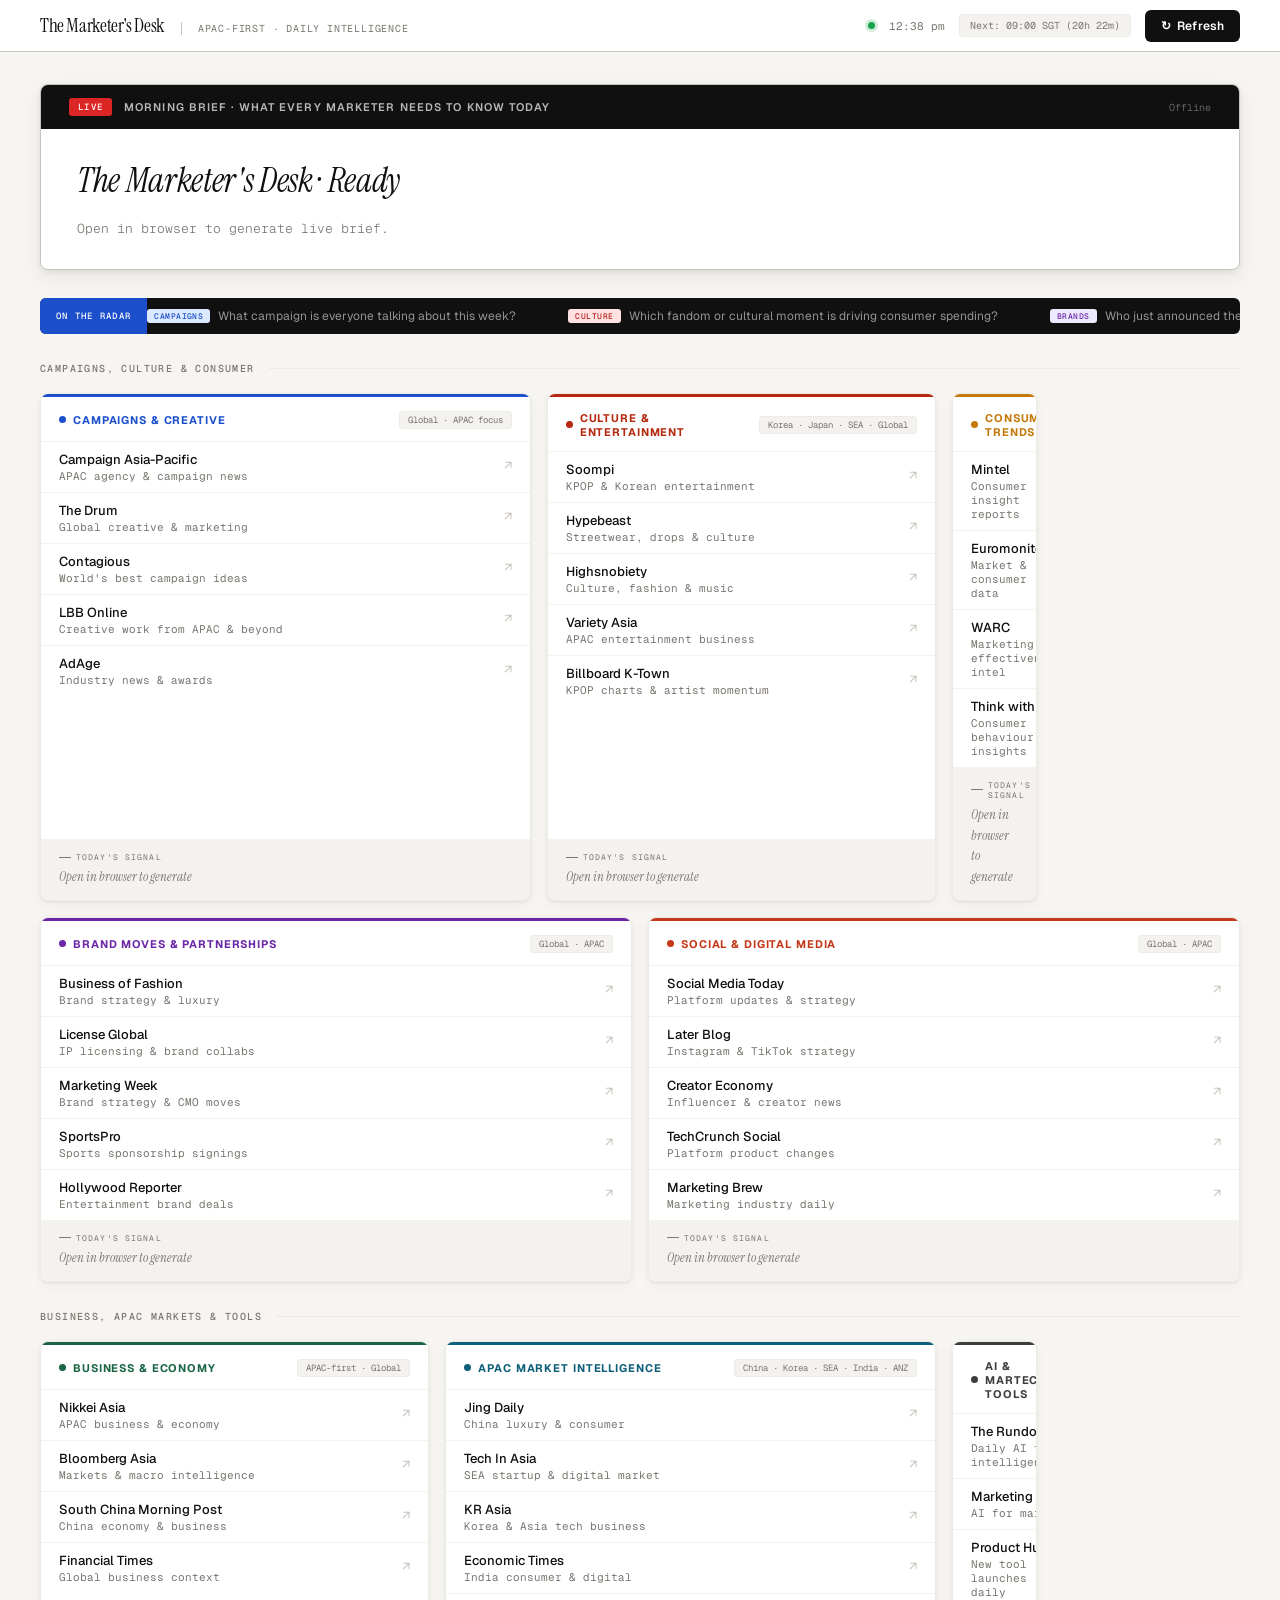
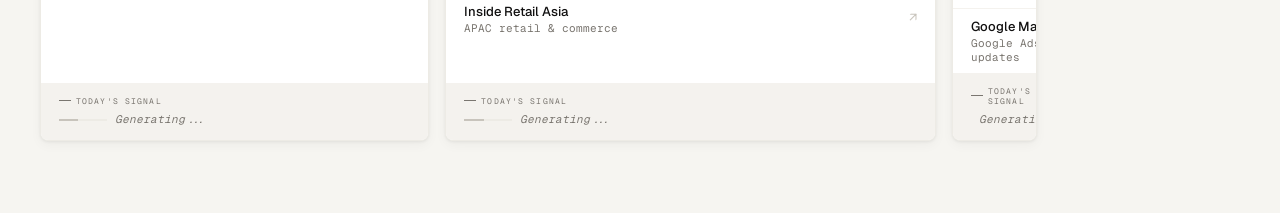
==== marketers-desk.html @ 27d48343 "Add files via upload" ====
<!DOCTYPE html>
<html lang="en">
<head>
<meta charset="UTF-8">
<meta name="viewport" content="width=device-width, initial-scale=1.0">
<title>The Marketer's Desk · Daily Intelligence</title>
<link href="https://fonts.googleapis.com/css2?family=Instrument+Serif:ital@0;1&family=Geist:wght@300;400;500;600;700&family=Geist+Mono:wght@400;500&display=swap" rel="stylesheet">
<style>
:root {
  --bg:        #F6F5F1;
  --paper:     #FFFFFF;
  --ink:       #111010;
  --ink-70:    #3D3A36;
  --ink-45:    #7A7670;
  --ink-20:    #C8C4BC;
  --ink-08:    #EDEBE5;
  --ink-04:    #F4F2EE;

  --campaigns:   #1B4FCC;
  --culture:     #B5290F;
  --brands:      #6B27A8;
  --consumer:    #C47A0A;
  --biz:         #1A6644;
  --social:      #C4391A;
  --apac:        #0E5F7A;
  --tools:       #3D3D3D;

  --shadow:    0 1px 3px rgba(17,16,16,0.06), 0 4px 12px rgba(17,16,16,0.04);
  --shadow-lg: 0 2px 6px rgba(17,16,16,0.08), 0 8px 24px rgba(17,16,16,0.06);
}

*, *::before, *::after { box-sizing: border-box; margin: 0; padding: 0; }
html { scroll-behavior: smooth; }

body {
  font-family: 'Geist', sans-serif;
  background: var(--bg);
  color: var(--ink);
  min-height: 100vh;
  -webkit-font-smoothing: antialiased;
}

/* ── TOPBAR ── */
.topbar {
  position: sticky;
  top: 0;
  z-index: 300;
  height: 52px;
  background: var(--paper);
  border-bottom: 1px solid var(--ink-20);
  display: flex;
  align-items: center;
  justify-content: space-between;
  padding: 0 40px;
  gap: 12px;
}

.tb-left {
  display: flex;
  align-items: baseline;
  gap: 16px;
  flex-shrink: 0;
}

.tb-wordmark {
  font-family: 'Instrument Serif', serif;
  font-size: 19px;
  letter-spacing: -0.02em;
  color: var(--ink);
}

.tb-sub {
  font-family: 'Geist Mono', monospace;
  font-size: 10px;
  letter-spacing: 0.08em;
  color: var(--ink-45);
  text-transform: uppercase;
  border-left: 1px solid var(--ink-20);
  padding-left: 16px;
}

.tb-right {
  display: flex;
  align-items: center;
  gap: 14px;
}

.tb-clock {
  font-family: 'Geist Mono', monospace;
  font-size: 11px;
  color: var(--ink-45);
}

.tb-next {
  font-family: 'Geist Mono', monospace;
  font-size: 10px;
  color: var(--ink-45);
  background: var(--ink-04);
  border: 1px solid var(--ink-08);
  padding: 4px 10px;
  border-radius: 4px;
}

.tb-pip {
  width: 7px; height: 7px;
  border-radius: 50%;
  background: #16A34A;
  box-shadow: 0 0 0 3px rgba(22,163,74,0.2);
  animation: pip 2.5s ease-in-out infinite;
  flex-shrink: 0;
}
@keyframes pip { 0%,100%{box-shadow:0 0 0 3px rgba(22,163,74,0.2)} 50%{box-shadow:0 0 0 6px rgba(22,163,74,0.08)} }

.btn-go {
  font-family: 'Geist', sans-serif;
  font-size: 12px;
  font-weight: 600;
  background: var(--ink);
  color: white;
  border: none;
  border-radius: 6px;
  padding: 8px 16px;
  cursor: pointer;
  display: flex;
  align-items: center;
  gap: 6px;
  transition: opacity 0.15s;
  letter-spacing: 0.01em;
}
.btn-go:hover { opacity: 0.82; }
.btn-go.spinning .ri { display: inline-block; animation: spin 0.75s linear infinite; }
@keyframes spin { to { transform: rotate(360deg); } }

/* ── PAGE ── */
.page {
  max-width: 1400px;
  margin: 0 auto;
  padding: 32px 40px 72px;
}

/* ── BRIEF ── */
.brief-wrap {
  background: var(--paper);
  border: 1px solid var(--ink-20);
  border-radius: 8px;
  overflow: hidden;
  box-shadow: var(--shadow-lg);
  margin-bottom: 28px;
}

.brief-cap {
  background: var(--ink);
  padding: 13px 28px;
  display: flex;
  align-items: center;
  justify-content: space-between;
  flex-wrap: wrap;
  gap: 8px;
}

.brief-cap-left {
  display: flex;
  align-items: center;
  gap: 12px;
}

.live-tag {
  background: #DC2626;
  color: white;
  font-family: 'Geist Mono', monospace;
  font-size: 9px;
  font-weight: 500;
  letter-spacing: 0.14em;
  padding: 3px 9px;
  border-radius: 3px;
  text-transform: uppercase;
}

.brief-cap-label {
  font-size: 11px;
  font-weight: 600;
  letter-spacing: 0.1em;
  text-transform: uppercase;
  color: rgba(255,255,255,0.7);
}

.brief-cap-ts {
  font-family: 'Geist Mono', monospace;
  font-size: 10px;
  color: rgba(255,255,255,0.35);
}

.brief-body {
  padding: 32px 36px 28px;
  display: grid;
  grid-template-columns: 1fr 340px;
  gap: 40px;
  align-items: start;
}

.brief-main {}

.brief-headline {
  font-family: 'Instrument Serif', serif;
  font-size: clamp(22px, 2.8vw, 34px);
  font-style: italic;
  font-weight: 400;
  line-height: 1.18;
  color: var(--ink);
  margin-bottom: 16px;
  letter-spacing: -0.01em;
}

.brief-text {
  font-size: 14.5px;
  line-height: 1.82;
  color: var(--ink-70);
  font-weight: 300;
  max-width: 680px;
}

.brief-loading {
  display: flex;
  align-items: center;
  gap: 12px;
  color: var(--ink-45);
  font-family: 'Geist Mono', monospace;
  font-size: 12px;
  letter-spacing: 0.03em;
}

.progbar {
  width: 140px; height: 2px;
  background: var(--ink-08);
  border-radius: 1px; overflow: hidden;
  flex-shrink: 0;
}
.progbar::after {
  content: ''; display: block;
  height: 100%; width: 32%;
  background: var(--ink-45);
  animation: prog 1.1s ease-in-out infinite;
}
@keyframes prog { 0%{transform:translateX(-100%)} 100%{transform:translateX(420%)} }

/* Signal sidebar */
.brief-signals {
  display: flex;
  flex-direction: column;
  gap: 8px;
  border-left: 1px solid var(--ink-08);
  padding-left: 32px;
}

.sig {
  padding: 11px 14px;
  border-radius: 6px;
  border: 1px solid transparent;
}

.sig-label {
  font-family: 'Geist Mono', monospace;
  font-size: 8px;
  font-weight: 500;
  letter-spacing: 0.14em;
  text-transform: uppercase;
  margin-bottom: 3px;
}

.sig-val {
  font-size: 12px;
  color: var(--ink-70);
  line-height: 1.45;
}

/* ── TICKER ── */
.ticker {
  background: var(--ink);
  border-radius: 6px;
  height: 36px;
  display: flex;
  align-items: center;
  overflow: hidden;
  margin-bottom: 28px;
}

.ticker-badge {
  background: var(--campaigns);
  height: 100%;
  display: flex;
  align-items: center;
  padding: 0 16px;
  font-family: 'Geist Mono', monospace;
  font-size: 9px;
  font-weight: 500;
  letter-spacing: 0.14em;
  text-transform: uppercase;
  color: white;
  flex-shrink: 0;
  white-space: nowrap;
}

.ticker-scroll { overflow: hidden; flex: 1; }
.ticker-inner {
  display: flex;
  gap: 52px;
  white-space: nowrap;
  animation: tick 45s linear infinite;
}
@keyframes tick { 0%{transform:translateX(0)} 100%{transform:translateX(-50%)} }

.ti {
  display: inline-flex;
  align-items: center;
  gap: 8px;
  font-size: 12px;
  color: rgba(255,255,255,0.55);
}

.ti-pill {
  font-family: 'Geist Mono', monospace;
  font-size: 8px;
  padding: 2px 7px;
  border-radius: 3px;
  font-weight: 500;
  text-transform: uppercase;
  letter-spacing: 0.06em;
  flex-shrink: 0;
}

/* ── SECTION LABEL ── */
.sec-row {
  display: flex;
  align-items: center;
  gap: 14px;
  margin: 28px 0 18px;
}
.sec-label {
  font-family: 'Geist Mono', monospace;
  font-size: 10px;
  font-weight: 500;
  letter-spacing: 0.14em;
  text-transform: uppercase;
  color: var(--ink-45);
  white-space: nowrap;
}
.sec-line { flex: 1; height: 1px; background: var(--ink-08); }

/* ── GRID ── */
.grid {
  display: grid;
  grid-template-columns: repeat(12, 1fr);
  gap: 16px;
}

/* ── CARD ── */
.card {
  background: var(--paper);
  border: 1px solid var(--ink-08);
  border-radius: 8px;
  overflow: hidden;
  box-shadow: var(--shadow);
  display: flex;
  flex-direction: column;
  transition: box-shadow 0.2s, border-color 0.2s, transform 0.2s;
}
.card:hover { box-shadow: var(--shadow-lg); border-color: var(--ink-20); transform: translateY(-1px); }

.c4  { grid-column: span 4; }
.c5  { grid-column: span 5; }
.c6  { grid-column: span 6; }
.c7  { grid-column: span 7; }
.c8  { grid-column: span 8; }
.c12 { grid-column: span 12; }

.card-accent { height: 3px; flex-shrink: 0; }

.card-head {
  padding: 14px 18px 12px;
  border-bottom: 1px solid var(--ink-04);
  display: flex;
  align-items: center;
  justify-content: space-between;
  gap: 8px;
  flex-shrink: 0;
}

.ch-left {
  display: flex;
  align-items: center;
  gap: 7px;
}

.ch-dot {
  width: 7px; height: 7px;
  border-radius: 50%;
  flex-shrink: 0;
}

.ch-name {
  font-size: 11px;
  font-weight: 700;
  letter-spacing: 0.08em;
  text-transform: uppercase;
}

.ch-geo {
  font-family: 'Geist Mono', monospace;
  font-size: 9px;
  color: var(--ink-45);
  background: var(--ink-04);
  border: 1px solid var(--ink-08);
  padding: 2px 8px;
  border-radius: 3px;
  white-space: nowrap;
}

/* source rows */
.src-list { flex: 1; }

.src-row {
  display: flex;
  align-items: center;
  justify-content: space-between;
  padding: 9px 18px;
  border-bottom: 1px solid var(--ink-04);
  text-decoration: none;
  gap: 8px;
  transition: background 0.1s;
}
.src-row:last-child { border-bottom: none; }
.src-row:hover { background: var(--ink-04); }

.sr-name {
  font-size: 13px;
  font-weight: 500;
  color: var(--ink);
  white-space: nowrap;
  overflow: hidden;
  text-overflow: ellipsis;
}

.sr-desc {
  font-size: 11px;
  color: var(--ink-45);
  font-family: 'Geist Mono', monospace;
  margin-top: 1px;
}

.sr-go {
  font-size: 13px;
  color: var(--ink-20);
  flex-shrink: 0;
  transition: color 0.15s, transform 0.15s;
}
.src-row:hover .sr-go { color: var(--ink); transform: translate(2px,-2px); }

/* ai signal footer */
.card-sig {
  padding: 12px 18px;
  border-top: 1px solid var(--ink-04);
  background: var(--ink-04);
  flex-shrink: 0;
}

.cs-eyebrow {
  font-family: 'Geist Mono', monospace;
  font-size: 8px;
  letter-spacing: 0.14em;
  text-transform: uppercase;
  color: var(--ink-45);
  margin-bottom: 5px;
  display: flex;
  align-items: center;
  gap: 5px;
}

.cs-eyebrow::before {
  content: '';
  width: 12px; height: 1px;
  background: currentColor;
  flex-shrink: 0;
}

.cs-body {
  font-family: 'Instrument Serif', serif;
  font-style: italic;
  font-size: 13px;
  color: var(--ink-70);
  line-height: 1.6;
}

.mini-load {
  display: flex;
  align-items: center;
  gap: 8px;
  color: var(--ink-45);
  font-family: 'Geist Mono', monospace;
  font-size: 11px;
}
.mpb { width: 48px; height: 2px; background: var(--ink-08); overflow: hidden; }
.mpb::after { content:''; display:block; height:100%; width:40%; background:var(--ink-20); animation:prog 1s ease-in-out infinite; }

@media (max-width: 1100px) {
  .brief-body { grid-template-columns: 1fr; }
  .brief-signals { border-left: none; padding-left: 0; border-top: 1px solid var(--ink-08); padding-top: 20px; flex-direction: row; flex-wrap: wrap; }
  .sig { flex: 1; min-width: 140px; }
  .c4,.c5 { grid-column: span 6; }
  .c7,.c8 { grid-column: span 12; }
}

@media (max-width: 780px) {
  .page { padding: 20px 20px 48px; }
  .topbar { padding: 0 20px; }
  .tb-sub, .tb-next { display: none; }
  .c4,.c5,.c6,.c7,.c8 { grid-column: span 12; }
  .brief-body { padding: 20px; }
}
</style>
</head>
<body>

<!-- TOPBAR -->
<header class="topbar">
  <div class="tb-left">
    <div class="tb-wordmark">The Marketer's Desk</div>
    <div class="tb-sub">APAC-first · Daily Intelligence</div>
  </div>
  <div class="tb-right">
    <div class="tb-pip"></div>
    <div class="tb-clock" id="clock">--:-- --</div>
    <div class="tb-next" id="nextBrief">Next: 09:00</div>
    <button class="btn-go" id="refreshBtn" onclick="runRefresh()">
      <span class="ri">↻</span> Refresh
    </button>
  </div>
</header>

<div class="page">

  <!-- MORNING BRIEF -->
  <div class="brief-wrap">
    <div class="brief-cap">
      <div class="brief-cap-left">
        <span class="live-tag">Live</span>
        <span class="brief-cap-label">Morning Brief · What every marketer needs to know today</span>
      </div>
      <div class="brief-cap-ts" id="briefTs">Generating...</div>
    </div>
    <div class="brief-body">
      <div class="brief-main">
        <div class="brief-headline" id="briefH">Reading the market...</div>
        <div class="brief-text" id="briefT">
          <div class="brief-loading">
            <div class="progbar"></div>
            Synthesising campaigns, culture, brands, business, APAC signals...
          </div>
        </div>
      </div>
      <div class="brief-signals" id="briefSigs"></div>
    </div>
  </div>

  <!-- TICKER -->
  <div class="ticker">
    <div class="ticker-badge">On the radar</div>
    <div class="ticker-scroll">
      <div class="ticker-inner" id="tickerInner"></div>
    </div>
  </div>

  <!-- SECTION 1 -->
  <div class="sec-row">
    <div class="sec-label">Campaigns, Culture & Consumer</div>
    <div class="sec-line"></div>
  </div>
  <div class="grid" id="grid1"></div>

  <!-- SECTION 2 -->
  <div class="sec-row">
    <div class="sec-label">Business, APAC Markets & Tools</div>
    <div class="sec-line"></div>
  </div>
  <div class="grid" id="grid2"></div>

</div>

<script>
const CATS = [
  {
    id: 'campaigns', label: 'Campaigns & Creative', color: '#1B4FCC',
    geo: 'Global · APAC focus', grid: 1, span: 'c5',
    sources: [
      { name: 'Campaign Asia-Pacific', desc: 'APAC agency & campaign news',   url: 'https://www.campaignasia.com' },
      { name: 'The Drum',              desc: 'Global creative & marketing',   url: 'https://www.thedrum.com' },
      { name: 'Contagious',            desc: 'World\'s best campaign ideas',  url: 'https://www.contagious.com' },
      { name: 'LBB Online',            desc: 'Creative work from APAC & beyond', url: 'https://lbbonline.com' },
      { name: 'AdAge',                 desc: 'Industry news & awards',        url: 'https://adage.com' },
    ],
    prompt: `You are a senior marketer's morning intelligence feed. What are the most talked-about marketing campaigns and creative work right now — globally and in APAC? Which brand is doing something genuinely unexpected or setting a new benchmark? What should a senior marketer reference in their next meeting? 3 sharp signals. Max 70 words.`
  },
  {
    id: 'culture', label: 'Culture & Entertainment', color: '#B5290F',
    geo: 'Korea · Japan · SEA · Global', grid: 1, span: 'c4',
    sources: [
      { name: 'Soompi',            desc: 'KPOP & Korean entertainment',   url: 'https://www.soompi.com' },
      { name: 'Hypebeast',         desc: 'Streetwear, drops & culture',   url: 'https://hypebeast.com' },
      { name: 'Highsnobiety',      desc: 'Culture, fashion & music',      url: 'https://www.highsnobiety.com' },
      { name: 'Variety Asia',      desc: 'APAC entertainment business',   url: 'https://variety.com/v/asia/' },
      { name: 'Billboard K-Town',  desc: 'KPOP charts & artist momentum', url: 'https://www.billboard.com/k-town/' },
    ],
    prompt: `You are a senior marketer tracking culture to stay ahead. What cultural moments, artists, shows, or fandoms are generating genuine consumer energy right now in APAC and globally? What should a brand be paying attention to before it becomes mainstream? Which cultural wave is about to hit consumer spending? 3 signals. Max 70 words.`
  },
  {
    id: 'consumer', label: 'Consumer Trends', color: '#C47A0A',
    geo: 'APAC · Global', grid: 1, span: 'c3',
    sources: [
      { name: 'Mintel',          desc: 'Consumer insight reports',      url: 'https://www.mintel.com/press-centre/' },
      { name: 'Euromonitor',     desc: 'Market & consumer data',        url: 'https://www.euromonitor.com/articles' },
      { name: 'WARC',            desc: 'Marketing effectiveness intel', url: 'https://www.warc.com' },
      { name: 'Think with Google', desc: 'Consumer behaviour insights', url: 'https://www.thinkwithgoogle.com' },
    ],
    prompt: `You are a senior marketer's consumer intelligence feed. What are the most significant shifts in consumer behaviour right now — in APAC or globally? What are people buying, rejecting, or feeling differently about? What insight should inform the next campaign brief? 3 signals. Max 70 words.`
  },
  {
    id: 'brands', label: 'Brand Moves & Partnerships', color: '#6B27A8',
    geo: 'Global · APAC', grid: 1, span: 'c6',
    sources: [
      { name: 'Business of Fashion',   desc: 'Brand strategy & luxury',        url: 'https://www.businessoffashion.com' },
      { name: 'License Global',        desc: 'IP licensing & brand collabs',   url: 'https://www.licenseglobal.com' },
      { name: 'Marketing Week',        desc: 'Brand strategy & CMO moves',     url: 'https://www.marketingweek.com' },
      { name: 'SportsPro',             desc: 'Sports sponsorship signings',    url: 'https://www.sportspromedia.com' },
      { name: 'Hollywood Reporter',    desc: 'Entertainment brand deals',      url: 'https://www.hollywoodreporter.com' },
    ],
    prompt: `You are a senior marketer tracking brand strategy and partnerships. What major brand collabs, sponsorship signings, IP deals, or marketing partnerships have been announced recently? Which brands are moving smart — and which are losing ground? What deal should every marketer know about this week? 3 signals, specific brand names. Max 70 words.`
  },
  {
    id: 'social', label: 'Social & Digital Media', color: '#C4391A',
    geo: 'Global · APAC', grid: 1, span: 'c6',
    sources: [
      { name: 'Social Media Today',  desc: 'Platform updates & strategy',   url: 'https://www.socialmediatoday.com' },
      { name: 'Later Blog',          desc: 'Instagram & TikTok strategy',   url: 'https://www.later.com/blog/' },
      { name: 'Creator Economy',     desc: 'Influencer & creator news',     url: 'https://www.creatoreconomy.so' },
      { name: 'TechCrunch Social',   desc: 'Platform product changes',      url: 'https://techcrunch.com/tag/social/' },
      { name: 'Marketing Brew',      desc: 'Marketing industry daily',      url: 'https://www.marketingbrew.com' },
    ],
    prompt: `You are a senior marketer's digital intelligence feed. What are the most important social media platform changes, algorithm shifts, or creator economy developments this week? What's working on TikTok, Instagram, YouTube right now in APAC? What format or trend should marketers be testing today? 3 sharp signals. Max 70 words.`
  },
  {
    id: 'biz', label: 'Business & Economy', color: '#1A6644',
    geo: 'APAC-first · Global', grid: 2, span: 'c4',
    sources: [
      { name: 'Nikkei Asia',           desc: 'APAC business & economy',     url: 'https://asia.nikkei.com' },
      { name: 'Bloomberg Asia',        desc: 'Markets & macro intelligence', url: 'https://www.bloomberg.com/asia' },
      { name: 'South China Morning Post', desc: 'China economy & business',  url: 'https://www.scmp.com' },
      { name: 'Financial Times',       desc: 'Global business context',      url: 'https://www.ft.com' },
    ],
    prompt: `You are a senior marketer who needs to understand the economic context shaping consumer and advertiser behaviour. What are the most important macro signals this week in APAC and globally? Consumer confidence, advertiser spend shifts, major corporate moves, or trade developments that affect marketing budgets or audience behaviour. 3 signals. Max 70 words.`
  },
  {
    id: 'apac', label: 'APAC Market Intelligence', color: '#0E5F7A',
    geo: 'China · Korea · SEA · India · ANZ', grid: 2, span: 'c5',
    sources: [
      { name: 'Jing Daily',        desc: 'China luxury & consumer',      url: 'https://jingdaily.com' },
      { name: 'Tech In Asia',      desc: 'SEA startup & digital market', url: 'https://www.techinasia.com' },
      { name: 'KR Asia',           desc: 'Korea & Asia tech business',   url: 'https://kr.asia' },
      { name: 'Economic Times',    desc: 'India consumer & digital',     url: 'https://economictimes.com' },
      { name: 'Inside Retail Asia',desc: 'APAC retail & commerce',       url: 'https://insideretail.asia' },
    ],
    prompt: `You are a senior marketer covering APAC. What are the most important market-specific signals this week across China, Korea, SEA, India, and Australia? Consumer spending shifts, digital platform moves, retail trends, or cultural moments that differ by market. What does someone running APAC campaigns need to know today? 3 specific, market-named signals. Max 70 words.`
  },
  {
    id: 'tools', label: 'AI & MarTech Tools', color: '#3D3D3D',
    geo: 'Global', grid: 2, span: 'c3',
    sources: [
      { name: 'The Rundown AI',     desc: 'Daily AI tool intelligence',   url: 'https://www.therundown.ai' },
      { name: 'Marketing AI Institute', desc: 'AI for marketers',         url: 'https://www.marketingaiinstitute.com' },
      { name: 'Product Hunt',       desc: 'New tool launches daily',      url: 'https://www.producthunt.com' },
      { name: 'Google Marketing Live', desc: 'Google Ads & AI updates',   url: 'https://marketinglive.google' },
    ],
    prompt: `You are a senior marketer tracking AI tools that actually save time or improve campaign results. What are the most useful AI or MarTech tools launched or updated this week? Which ones specifically help with creative testing, audience intelligence, content production, or campaign analytics? Practical tools, specific names, real use cases. 3 signals. Max 70 words.`
  },
];

const TICKER = [
  { pill:'CAMPAIGNS', bg:'#DBEAFE', col:'#1B4FCC', text:'What campaign is everyone talking about this week?' },
  { pill:'CULTURE',   bg:'#FEE2E2', col:'#B91C1C', text:'Which fandom or cultural moment is driving consumer spending?' },
  { pill:'BRANDS',    bg:'#EDE9FE', col:'#6B27A8', text:'Who just announced the collab nobody saw coming?' },
  { pill:'SOCIAL',    bg:'#FFEDD5', col:'#C4391A', text:'What platform change broke every marketer\'s schedule?' },
  { pill:'APAC',      bg:'#CFFAFE', col:'#0E5F7A', text:'Which APAC market is moving fastest right now?' },
  { pill:'CONSUMER',  bg:'#FEF9C3', col:'#854D0E', text:'What are people buying more of — or walking away from?' },
  { pill:'BIZ',       bg:'#DCFCE7', col:'#1A6644', text:'How are ad budgets shifting across APAC this quarter?' },
  { pill:'TOOLS',     bg:'#F3F4F6', col:'#3D3D3D', text:'Which AI tool just made a whole job role 10x faster?' },
];

// signal meta
const SIG_META = {
  CAMPAIGNS: { bg:'#EFF4FF', border:'#1B4FCC', color:'#1B4FCC' },
  CULTURE:   { bg:'#FFF1F0', border:'#B5290F', color:'#B5290F' },
  CONSUMER:  { bg:'#FFFBEB', border:'#C47A0A', color:'#C47A0A' },
  BRANDS:    { bg:'#F5F0FF', border:'#6B27A8', color:'#6B27A8' },
  SOCIAL:    { bg:'#FFF2EE', border:'#C4391A', color:'#C4391A' },
  APAC:      { bg:'#EDFCFF', border:'#0E5F7A', color:'#0E5F7A' },
};

function buildTicker() {
  const items = [...TICKER, ...TICKER];
  document.getElementById('tickerInner').innerHTML = items.map(t =>
    `<div class="ti">
      <span class="ti-pill" style="background:${t.bg};color:${t.col}">${t.pill}</span>
      ${t.text}
    </div>`
  ).join('');
}

function buildCards() {
  document.getElementById('grid1').innerHTML = '';
  document.getElementById('grid2').innerHTML = '';
  CATS.forEach(cat => {
    const div = document.createElement('div');
    div.className = `card ${cat.span}`;
    div.innerHTML = `
      <div class="card-accent" style="background:${cat.color}"></div>
      <div class="card-head">
        <div class="ch-left">
          <div class="ch-dot" style="background:${cat.color}"></div>
          <div class="ch-name" style="color:${cat.color}">${cat.label}</div>
        </div>
        <div class="ch-geo">${cat.geo}</div>
      </div>
      <div class="src-list">
        ${cat.sources.map(s => `
          <a class="src-row" href="${s.url}" target="_blank" rel="noopener">
            <div>
              <div class="sr-name">${s.name}</div>
              <div class="sr-desc">${s.desc}</div>
            </div>
            <div class="sr-go">↗</div>
          </a>
        `).join('')}
      </div>
      <div class="card-sig">
        <div class="cs-eyebrow">Today's signal</div>
        <div class="cs-body" id="sig-${cat.id}">
          <div class="mini-load"><div class="mpb"></div><span>Generating...</span></div>
        </div>
      </div>
    `;
    document.getElementById(`grid${cat.grid}`).appendChild(div);
  });
}

async function callClaude(prompt) {
  const r = await fetch('https://api.anthropic.com/v1/messages', {
    method: 'POST',
    headers: { 'Content-Type': 'application/json' },
    body: JSON.stringify({
      model: 'claude-sonnet-4-20250514',
      max_tokens: 1000,
      messages: [{ role: 'user', content: prompt }]
    })
  });
  const d = await r.json();
  return d.content?.[0]?.text || '';
}

async function generateBrief() {
  const hEl = document.getElementById('briefH');
  const tEl = document.getElementById('briefT');
  const sEl = document.getElementById('briefSigs');
  const tsEl = document.getElementById('briefTs');

  hEl.textContent = 'Reading the market...';
  tEl.innerHTML = `<div class="brief-loading"><div class="progbar"></div>Synthesising campaigns · culture · brands · social · APAC...</div>`;
  sEl.innerHTML = '';

  const prompt = `You are the morning intelligence desk for a senior marketer. They need to walk into any meeting today — with a CMO, a client, a media partner — and know more than everyone else in the room.

Cover: what campaigns are breaking through, what cultural moment is driving consumer energy, what brand move everyone will talk about, what's shifting on social platforms, and what APAC market signal changes the picture.

Reply in this EXACT format:

HEADLINE: [One editorial sentence. Should sound like the front page of a marketing trade paper. Max 15 words.]

BRIEF: [3 sentences. Sharp, specific, senior-marketer-level synthesis. Name brands, platforms, markets. What is the single most important thing a marketer needs to understand about the market right now?]

CAMPAIGNS: [12 words max]
CULTURE: [12 words max]
BRANDS: [12 words max]
SOCIAL: [12 words max]
APAC: [12 words max]`;

  try {
    const res = await callClaude(prompt);
    const hm = res.match(/HEADLINE:\s*(.+)/);
    const bm = res.match(/BRIEF:\s*([\s\S]+?)(?=\nCAMPAIGNS:)/);

    hEl.textContent = hm?.[1]?.trim() || "What every marketer needs to know today";
    tEl.innerHTML = `<div style="font-size:14.5px;line-height:1.82;color:var(--ink-70);font-weight:300">${bm?.[1]?.trim() || res}</div>`;

    const keys = ['CAMPAIGNS','CULTURE','BRANDS','SOCIAL','APAC'];
    const chips = keys.map(k => {
      const val = res.match(new RegExp(k + ':\\s*(.+)'))?.[1]?.trim();
      if (!val) return '';
      const m = SIG_META[k];
      return `<div class="sig" style="background:${m.bg};border-color:${m.border}22">
        <div class="sig-label" style="color:${m.color}">${k}</div>
        <div class="sig-val">${val}</div>
      </div>`;
    }).join('');
    sEl.innerHTML = chips;

    tsEl.textContent = 'Updated ' + new Date().toLocaleString('en-SG', {timeZone:'Asia/Singapore',hour:'2-digit',minute:'2-digit',hour12:false}) + ' SGT';
  } catch(e) {
    tEl.innerHTML = `<div style="color:var(--ink-45);font-size:13px;font-family:'Geist Mono',monospace">Open in browser to generate live brief.</div>`;
    hEl.textContent = "The Marketer's Desk · Ready";
    tsEl.textContent = 'Offline';
  }
}

async function generateSignals() {
  for (const cat of CATS) {
    const el = document.getElementById(`sig-${cat.id}`);
    if (!el) continue;
    try {
      const t = await callClaude(cat.prompt);
      el.textContent = t;
    } catch(e) {
      el.innerHTML = `<span style="color:var(--ink-45)">Open in browser to generate</span>`;
    }
    await new Promise(r => setTimeout(r, 300));
  }
}

function tick() {
  const now = new Date();
  document.getElementById('clock').textContent =
    now.toLocaleTimeString('en-SG',{timeZone:'Asia/Singapore',hour:'2-digit',minute:'2-digit',hour12:true});

  const parts = new Intl.DateTimeFormat('en-SG',{timeZone:'Asia/Singapore',hour:'2-digit',minute:'2-digit',hour12:false}).formatToParts(now);
  const h = parseInt(parts.find(p=>p.type==='hour').value);
  const m = parseInt(parts.find(p=>p.type==='minute').value);
  const left = h < 9 ? (9*60-(h*60+m)) : (24*60-(h*60+m)+9*60);
  document.getElementById('nextBrief').textContent = `Next: 09:00 SGT (${Math.floor(left/60)}h ${left%60}m)`;

  if (h===9 && m===0 && now.getSeconds()<5 && !window._9am) {
    window._9am = true;
    runRefresh();
    setTimeout(()=>{ window._9am=false; }, 120000);
  }
}
setInterval(tick, 1000); tick();

async function runRefresh() {
  const btn = document.getElementById('refreshBtn');
  btn.classList.add('spinning');
  buildCards();
  await Promise.all([generateBrief(), generateSignals()]);
  btn.classList.remove('spinning');
}

setInterval(runRefresh, 30*60*1000);

buildTicker();
buildCards();
generateBrief();
generateSignals();
</script>
</body>
</html>
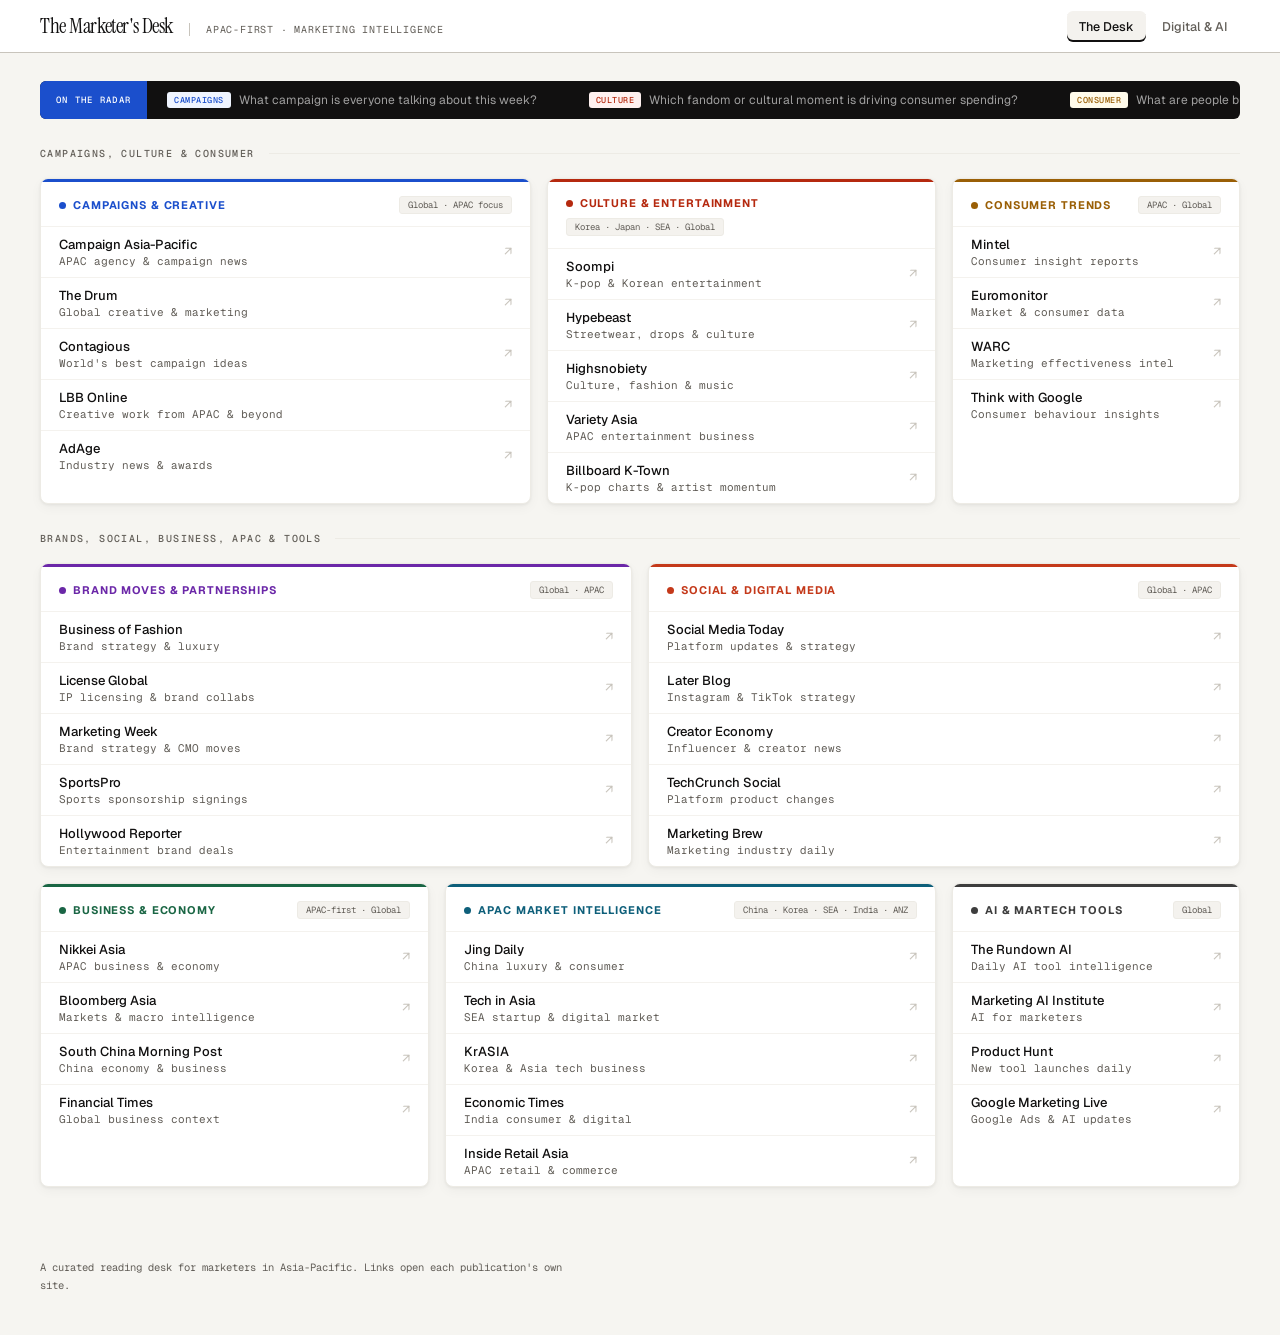
==== commit a979db25: "Add files via upload" ====
--- a/marketers-desk.html
+++ b/marketers-desk.html
@@ -1,870 +1,267 @@
 <!DOCTYPE html>
 <html lang="en">
 <head>
-<meta charset="UTF-8">
-<meta name="viewport" content="width=device-width, initial-scale=1.0">
-<title>The Marketer's Desk · Daily Intelligence</title>
+<meta charset="utf-8">
+<meta name="viewport" content="width=device-width, initial-scale=1, viewport-fit=cover">
+<title>The Marketer's Desk</title>
+<link rel="preconnect" href="https://fonts.googleapis.com">
+<link rel="preconnect" href="https://fonts.gstatic.com" crossorigin>
 <link href="https://fonts.googleapis.com/css2?family=Instrument+Serif:ital@0;1&family=Geist:wght@300;400;500;600;700&family=Geist+Mono:wght@400;500&display=swap" rel="stylesheet">
 <style>
+/* Layout: sticky masthead with two page tabs; The Desk = radar strip + two 12-column sections of category desks; Digital & AI = intro + platform and AI desks. */
 :root {
-  --bg:        #F6F5F1;
-  --paper:     #FFFFFF;
-  --ink:       #111010;
-  --ink-70:    #3D3A36;
-  --ink-45:    #7A7670;
-  --ink-20:    #C8C4BC;
-  --ink-08:    #EDEBE5;
-  --ink-04:    #F4F2EE;
-
-  --campaigns:   #1B4FCC;
-  --culture:     #B5290F;
-  --brands:      #6B27A8;
-  --consumer:    #C47A0A;
-  --biz:         #1A6644;
-  --social:      #C4391A;
-  --apac:        #0E5F7A;
-  --tools:       #3D3D3D;
-
-  --shadow:    0 1px 3px rgba(17,16,16,0.06), 0 4px 12px rgba(17,16,16,0.04);
-  --shadow-lg: 0 2px 6px rgba(17,16,16,0.08), 0 8px 24px rgba(17,16,16,0.06);
-}
-
-*, *::before, *::after { box-sizing: border-box; margin: 0; padding: 0; }
-html { scroll-behavior: smooth; }
-
-body {
-  font-family: 'Geist', sans-serif;
-  background: var(--bg);
-  color: var(--ink);
-  min-height: 100vh;
-  -webkit-font-smoothing: antialiased;
-}
-
-/* ── TOPBAR ── */
-.topbar {
-  position: sticky;
-  top: 0;
-  z-index: 300;
-  height: 52px;
-  background: var(--paper);
-  border-bottom: 1px solid var(--ink-20);
-  display: flex;
-  align-items: center;
-  justify-content: space-between;
-  padding: 0 40px;
-  gap: 12px;
-}
-
-.tb-left {
-  display: flex;
-  align-items: baseline;
-  gap: 16px;
-  flex-shrink: 0;
-}
-
-.tb-wordmark {
-  font-family: 'Instrument Serif', serif;
-  font-size: 19px;
-  letter-spacing: -0.02em;
-  color: var(--ink);
-}
-
-.tb-sub {
-  font-family: 'Geist Mono', monospace;
-  font-size: 10px;
-  letter-spacing: 0.08em;
-  color: var(--ink-45);
-  text-transform: uppercase;
-  border-left: 1px solid var(--ink-20);
-  padding-left: 16px;
-}
-
-.tb-right {
-  display: flex;
-  align-items: center;
-  gap: 14px;
-}
-
-.tb-clock {
-  font-family: 'Geist Mono', monospace;
-  font-size: 11px;
-  color: var(--ink-45);
-}
-
-.tb-next {
-  font-family: 'Geist Mono', monospace;
-  font-size: 10px;
-  color: var(--ink-45);
-  background: var(--ink-04);
-  border: 1px solid var(--ink-08);
-  padding: 4px 10px;
-  border-radius: 4px;
-}
-
-.tb-pip {
-  width: 7px; height: 7px;
-  border-radius: 50%;
-  background: #16A34A;
-  box-shadow: 0 0 0 3px rgba(22,163,74,0.2);
-  animation: pip 2.5s ease-in-out infinite;
-  flex-shrink: 0;
-}
-@keyframes pip { 0%,100%{box-shadow:0 0 0 3px rgba(22,163,74,0.2)} 50%{box-shadow:0 0 0 6px rgba(22,163,74,0.08)} }
-
-.btn-go {
-  font-family: 'Geist', sans-serif;
-  font-size: 12px;
-  font-weight: 600;
-  background: var(--ink);
-  color: white;
-  border: none;
-  border-radius: 6px;
-  padding: 8px 16px;
-  cursor: pointer;
-  display: flex;
-  align-items: center;
-  gap: 6px;
-  transition: opacity 0.15s;
-  letter-spacing: 0.01em;
-}
-.btn-go:hover { opacity: 0.82; }
-.btn-go.spinning .ri { display: inline-block; animation: spin 0.75s linear infinite; }
-@keyframes spin { to { transform: rotate(360deg); } }
-
-/* ── PAGE ── */
-.page {
-  max-width: 1400px;
-  margin: 0 auto;
-  padding: 32px 40px 72px;
-}
-
-/* ── BRIEF ── */
-.brief-wrap {
-  background: var(--paper);
-  border: 1px solid var(--ink-20);
-  border-radius: 8px;
-  overflow: hidden;
-  box-shadow: var(--shadow-lg);
-  margin-bottom: 28px;
-}
-
-.brief-cap {
-  background: var(--ink);
-  padding: 13px 28px;
-  display: flex;
-  align-items: center;
-  justify-content: space-between;
-  flex-wrap: wrap;
-  gap: 8px;
-}
-
-.brief-cap-left {
-  display: flex;
-  align-items: center;
-  gap: 12px;
-}
-
-.live-tag {
-  background: #DC2626;
-  color: white;
-  font-family: 'Geist Mono', monospace;
-  font-size: 9px;
-  font-weight: 500;
-  letter-spacing: 0.14em;
-  padding: 3px 9px;
-  border-radius: 3px;
-  text-transform: uppercase;
-}
-
-.brief-cap-label {
-  font-size: 11px;
-  font-weight: 600;
-  letter-spacing: 0.1em;
-  text-transform: uppercase;
-  color: rgba(255,255,255,0.7);
-}
-
-.brief-cap-ts {
-  font-family: 'Geist Mono', monospace;
-  font-size: 10px;
-  color: rgba(255,255,255,0.35);
-}
-
-.brief-body {
-  padding: 32px 36px 28px;
-  display: grid;
-  grid-template-columns: 1fr 340px;
-  gap: 40px;
-  align-items: start;
-}
-
-.brief-main {}
-
-.brief-headline {
-  font-family: 'Instrument Serif', serif;
-  font-size: clamp(22px, 2.8vw, 34px);
-  font-style: italic;
-  font-weight: 400;
-  line-height: 1.18;
-  color: var(--ink);
-  margin-bottom: 16px;
-  letter-spacing: -0.01em;
-}
-
-.brief-text {
-  font-size: 14.5px;
-  line-height: 1.82;
-  color: var(--ink-70);
-  font-weight: 300;
-  max-width: 680px;
-}
-
-.brief-loading {
-  display: flex;
-  align-items: center;
-  gap: 12px;
-  color: var(--ink-45);
-  font-family: 'Geist Mono', monospace;
-  font-size: 12px;
-  letter-spacing: 0.03em;
-}
-
-.progbar {
-  width: 140px; height: 2px;
-  background: var(--ink-08);
-  border-radius: 1px; overflow: hidden;
-  flex-shrink: 0;
-}
-.progbar::after {
-  content: ''; display: block;
-  height: 100%; width: 32%;
-  background: var(--ink-45);
-  animation: prog 1.1s ease-in-out infinite;
-}
-@keyframes prog { 0%{transform:translateX(-100%)} 100%{transform:translateX(420%)} }
-
-/* Signal sidebar */
-.brief-signals {
-  display: flex;
-  flex-direction: column;
-  gap: 8px;
-  border-left: 1px solid var(--ink-08);
-  padding-left: 32px;
-}
-
-.sig {
-  padding: 11px 14px;
-  border-radius: 6px;
-  border: 1px solid transparent;
-}
-
-.sig-label {
-  font-family: 'Geist Mono', monospace;
-  font-size: 8px;
-  font-weight: 500;
-  letter-spacing: 0.14em;
-  text-transform: uppercase;
-  margin-bottom: 3px;
-}
-
-.sig-val {
-  font-size: 12px;
-  color: var(--ink-70);
-  line-height: 1.45;
-}
-
-/* ── TICKER ── */
-.ticker {
-  background: var(--ink);
-  border-radius: 6px;
-  height: 36px;
-  display: flex;
-  align-items: center;
-  overflow: hidden;
-  margin-bottom: 28px;
-}
-
-.ticker-badge {
-  background: var(--campaigns);
-  height: 100%;
-  display: flex;
-  align-items: center;
-  padding: 0 16px;
-  font-family: 'Geist Mono', monospace;
-  font-size: 9px;
-  font-weight: 500;
-  letter-spacing: 0.14em;
-  text-transform: uppercase;
-  color: white;
-  flex-shrink: 0;
-  white-space: nowrap;
-}
-
-.ticker-scroll { overflow: hidden; flex: 1; }
-.ticker-inner {
-  display: flex;
-  gap: 52px;
-  white-space: nowrap;
-  animation: tick 45s linear infinite;
-}
-@keyframes tick { 0%{transform:translateX(0)} 100%{transform:translateX(-50%)} }
-
-.ti {
-  display: inline-flex;
-  align-items: center;
-  gap: 8px;
-  font-size: 12px;
-  color: rgba(255,255,255,0.55);
-}
-
-.ti-pill {
-  font-family: 'Geist Mono', monospace;
-  font-size: 8px;
-  padding: 2px 7px;
-  border-radius: 3px;
-  font-weight: 500;
-  text-transform: uppercase;
-  letter-spacing: 0.06em;
-  flex-shrink: 0;
-}
-
-/* ── SECTION LABEL ── */
-.sec-row {
-  display: flex;
-  align-items: center;
-  gap: 14px;
-  margin: 28px 0 18px;
-}
-.sec-label {
-  font-family: 'Geist Mono', monospace;
-  font-size: 10px;
-  font-weight: 500;
-  letter-spacing: 0.14em;
-  text-transform: uppercase;
-  color: var(--ink-45);
-  white-space: nowrap;
-}
-.sec-line { flex: 1; height: 1px; background: var(--ink-08); }
-
-/* ── GRID ── */
-.grid {
-  display: grid;
-  grid-template-columns: repeat(12, 1fr);
-  gap: 16px;
-}
-
-/* ── CARD ── */
-.card {
-  background: var(--paper);
-  border: 1px solid var(--ink-08);
-  border-radius: 8px;
-  overflow: hidden;
-  box-shadow: var(--shadow);
-  display: flex;
-  flex-direction: column;
-  transition: box-shadow 0.2s, border-color 0.2s, transform 0.2s;
-}
-.card:hover { box-shadow: var(--shadow-lg); border-color: var(--ink-20); transform: translateY(-1px); }
-
-.c4  { grid-column: span 4; }
-.c5  { grid-column: span 5; }
-.c6  { grid-column: span 6; }
-.c7  { grid-column: span 7; }
-.c8  { grid-column: span 8; }
-.c12 { grid-column: span 12; }
-
-.card-accent { height: 3px; flex-shrink: 0; }
-
-.card-head {
-  padding: 14px 18px 12px;
-  border-bottom: 1px solid var(--ink-04);
-  display: flex;
-  align-items: center;
-  justify-content: space-between;
-  gap: 8px;
-  flex-shrink: 0;
-}
-
-.ch-left {
-  display: flex;
-  align-items: center;
-  gap: 7px;
-}
-
-.ch-dot {
-  width: 7px; height: 7px;
-  border-radius: 50%;
-  flex-shrink: 0;
-}
-
-.ch-name {
-  font-size: 11px;
-  font-weight: 700;
-  letter-spacing: 0.08em;
-  text-transform: uppercase;
-}
-
-.ch-geo {
-  font-family: 'Geist Mono', monospace;
-  font-size: 9px;
-  color: var(--ink-45);
-  background: var(--ink-04);
-  border: 1px solid var(--ink-08);
-  padding: 2px 8px;
-  border-radius: 3px;
-  white-space: nowrap;
-}
-
-/* source rows */
-.src-list { flex: 1; }
-
-.src-row {
-  display: flex;
-  align-items: center;
-  justify-content: space-between;
-  padding: 9px 18px;
-  border-bottom: 1px solid var(--ink-04);
-  text-decoration: none;
-  gap: 8px;
-  transition: background 0.1s;
-}
-.src-row:last-child { border-bottom: none; }
-.src-row:hover { background: var(--ink-04); }
-
-.sr-name {
-  font-size: 13px;
-  font-weight: 500;
-  color: var(--ink);
-  white-space: nowrap;
-  overflow: hidden;
-  text-overflow: ellipsis;
-}
-
-.sr-desc {
-  font-size: 11px;
-  color: var(--ink-45);
-  font-family: 'Geist Mono', monospace;
-  margin-top: 1px;
-}
-
-.sr-go {
-  font-size: 13px;
-  color: var(--ink-20);
-  flex-shrink: 0;
-  transition: color 0.15s, transform 0.15s;
-}
-.src-row:hover .sr-go { color: var(--ink); transform: translate(2px,-2px); }
-
-/* ai signal footer */
-.card-sig {
-  padding: 12px 18px;
-  border-top: 1px solid var(--ink-04);
-  background: var(--ink-04);
-  flex-shrink: 0;
-}
-
-.cs-eyebrow {
-  font-family: 'Geist Mono', monospace;
-  font-size: 8px;
-  letter-spacing: 0.14em;
-  text-transform: uppercase;
-  color: var(--ink-45);
-  margin-bottom: 5px;
-  display: flex;
-  align-items: center;
-  gap: 5px;
-}
-
-.cs-eyebrow::before {
-  content: '';
-  width: 12px; height: 1px;
-  background: currentColor;
-  flex-shrink: 0;
-}
-
-.cs-body {
-  font-family: 'Instrument Serif', serif;
-  font-style: italic;
-  font-size: 13px;
-  color: var(--ink-70);
-  line-height: 1.6;
-}
-
-.mini-load {
-  display: flex;
-  align-items: center;
-  gap: 8px;
-  color: var(--ink-45);
-  font-family: 'Geist Mono', monospace;
-  font-size: 11px;
-}
-.mpb { width: 48px; height: 2px; background: var(--ink-08); overflow: hidden; }
-.mpb::after { content:''; display:block; height:100%; width:40%; background:var(--ink-20); animation:prog 1s ease-in-out infinite; }
-
-@media (max-width: 1100px) {
-  .brief-body { grid-template-columns: 1fr; }
-  .brief-signals { border-left: none; padding-left: 0; border-top: 1px solid var(--ink-08); padding-top: 20px; flex-direction: row; flex-wrap: wrap; }
-  .sig { flex: 1; min-width: 140px; }
-  .c4,.c5 { grid-column: span 6; }
-  .c7,.c8 { grid-column: span 12; }
-}
-
-@media (max-width: 780px) {
-  .page { padding: 20px 20px 48px; }
-  .topbar { padding: 0 20px; }
-  .tb-sub, .tb-next { display: none; }
-  .c4,.c5,.c6,.c7,.c8 { grid-column: span 12; }
-  .brief-body { padding: 20px; }
+  --bg:#F6F5F1; --paper:#FFFFFF; --ink:#111010; --ink-70:#3D3A36; --ink-55:#625E58; --ink-20:#C8C4BC; --ink-08:#EDEBE5; --ink-04:#F4F2EE;
+  --bar:#111010; --on-bar:#FFFFFF; --on-bar-muted:rgba(255,255,255,0.72); --on-bar-soft:rgba(255,255,255,0.6);
+  --live:#DC2626; --online:#16A34A; --focus:#1B4FCC;
+  --campaigns:#1B4FCC; --culture:#B5290F; --brands:#6B27A8; --consumer:#9A5F06; --biz:#1A6644; --social:#C4391A; --apac:#0E5F7A; --tools:#3D3D3D;
+  --campaigns-soft:#EFF4FF; --culture-soft:#FFF1F0; --brands-soft:#F5F0FF; --consumer-soft:#FFFBEB; --biz-soft:#EEF8F2; --social-soft:#FFF2EE; --apac-soft:#EDFCFF; --tools-soft:#F3F4F6;
+  --shadow:0 1px 3px rgba(17,16,16,0.06), 0 4px 12px rgba(17,16,16,0.04);
+  --shadow-lg:0 2px 6px rgba(17,16,16,0.08), 0 8px 24px rgba(17,16,16,0.06);
+  --serif:"Instrument Serif", Georgia, "Times New Roman", serif;
+  --sans:"Geist", system-ui, -apple-system, "Segoe UI", sans-serif;
+  --mono:"Geist Mono", ui-monospace, "SFMono-Regular", Menlo, monospace;
+}
+@media (prefers-color-scheme: dark) { :root:not([data-theme="light"]) {
+  --bg:#151413; --paper:#1D1C1A; --ink:#F2EFE9; --ink-70:#CFCAC2; --ink-55:#A39E96; --ink-20:#3E3B37; --ink-08:#2C2A27; --ink-04:#232120;
+  --bar:#0B0B0A; --focus:#8FB0FF;
+  --campaigns:#8FB0FF; --culture:#FF9B85; --brands:#C9A4F2; --consumer:#F2B851; --biz:#7FD1A6; --social:#FF9F80; --apac:#6FC8E3; --tools:#C4C4C4;
+  --campaigns-soft:#1C2540; --culture-soft:#3A1C16; --brands-soft:#2B1E3D; --consumer-soft:#33270F; --biz-soft:#16301F; --social-soft:#3A1F17; --apac-soft:#13303A; --tools-soft:#2A2A2A;
+  --shadow:0 1px 3px rgba(0,0,0,0.4); --shadow-lg:0 2px 6px rgba(0,0,0,0.45), 0 8px 24px rgba(0,0,0,0.35);
+  color-scheme: dark; } }
+:root[data-theme="dark"] {
+  --bg:#151413; --paper:#1D1C1A; --ink:#F2EFE9; --ink-70:#CFCAC2; --ink-55:#A39E96; --ink-20:#3E3B37; --ink-08:#2C2A27; --ink-04:#232120;
+  --bar:#0B0B0A; --focus:#8FB0FF;
+  --campaigns:#8FB0FF; --culture:#FF9B85; --brands:#C9A4F2; --consumer:#F2B851; --biz:#7FD1A6; --social:#FF9F80; --apac:#6FC8E3; --tools:#C4C4C4;
+  --campaigns-soft:#1C2540; --culture-soft:#3A1C16; --brands-soft:#2B1E3D; --consumer-soft:#33270F; --biz-soft:#16301F; --social-soft:#3A1F17; --apac-soft:#13303A; --tools-soft:#2A2A2A;
+  --shadow:0 1px 3px rgba(0,0,0,0.4); --shadow-lg:0 2px 6px rgba(0,0,0,0.45), 0 8px 24px rgba(0,0,0,0.35);
+  color-scheme: dark; }
+
+*, *::before, *::after { box-sizing: border-box; }
+[hidden] { display:none !important; }
+body { margin:0; font-family:var(--sans); background:var(--bg); color:var(--ink); -webkit-font-smoothing:antialiased; font-size:14px; }
+body::before { content:""; position:fixed; inset:0 0 auto; height:env(safe-area-inset-top, 0px); z-index:400; background:var(--paper); }
+a { color:inherit; }
+:focus-visible { outline:2px solid var(--focus); outline-offset:2px; border-radius:4px; }
+.wrap { max-width:1400px; margin:0 auto; padding-left:max(16px, env(safe-area-inset-left, 0px)); padding-right:max(16px, env(safe-area-inset-right, 0px)); }
+@media (min-width:781px) { .wrap { padding-left:max(40px, env(safe-area-inset-left, 0px)); padding-right:max(40px, env(safe-area-inset-right, 0px)); } }
+
+/* masthead */
+.topbar { position:sticky; top:env(safe-area-inset-top, 0px); z-index:300; background:var(--paper); border-bottom:1px solid var(--ink-20); }
+.topbar .wrap { min-height:52px; display:flex; align-items:center; justify-content:space-between; gap:12px; flex-wrap:wrap; padding-block:8px; }
+.tb-left { display:flex; align-items:baseline; gap:16px; min-width:0; }
+.wordmark { font-family:var(--serif); font-size:21px; letter-spacing:-0.02em; margin:0; font-weight:400; white-space:nowrap; }
+.tb-sub { font-family:var(--mono); font-size:10px; letter-spacing:0.08em; color:var(--ink-55); text-transform:uppercase; border-left:1px solid var(--ink-20); padding-left:16px; white-space:nowrap; }
+.tb-right { display:flex; align-items:center; gap:14px; }
+.pip { width:7px; height:7px; border-radius:50%; background:var(--online); box-shadow:0 0 0 3px rgba(22,163,74,0.2); flex-shrink:0; }
+.clock { font-family:var(--mono); font-size:11px; color:var(--ink-55); font-variant-numeric:tabular-nums; white-space:nowrap; }
+.btn { font-family:var(--sans); font-size:12px; font-weight:600; letter-spacing:0.01em; background:var(--ink); color:var(--paper); border:none; border-radius:6px; padding:9px 16px; cursor:pointer; display:inline-flex; align-items:center; gap:6px; transition:opacity .15s; white-space:nowrap; }
+.btn:hover { opacity:.84; }
+.btn[disabled] { opacity:.5; cursor:default; }
+.btn.ghost { background:transparent; color:var(--ink); border:1px solid var(--ink-20); }
+.btn .ri { display:inline-block; }
+.btn.busy .ri { animation:spin .75s linear infinite; }
+@keyframes spin { to { transform:rotate(360deg); } }
+
+main.wrap { padding-block:28px 72px; display:flex; flex-direction:column; gap:28px; }
+
+/* page tabs */
+.tabs { display:flex; gap:4px; }
+.tabs a { text-decoration:none; font-size:12.5px; font-weight:500; color:var(--ink-55); padding:7px 12px; border-radius:6px; white-space:nowrap; }
+.tabs a:hover { color:var(--ink); background:var(--ink-04); }
+.tabs a[aria-current="page"] { color:var(--ink); background:var(--ink-04); box-shadow:inset 0 -2px 0 var(--ink); }
+.intro { display:flex; flex-direction:column; gap:8px; }
+.intro h2 { font-family:var(--serif); font-weight:400; font-size:clamp(28px, 3.4vw, 42px); line-height:1.08; letter-spacing:-0.01em; margin:0; text-wrap:balance; }
+.intro p { margin:0; font-size:15px; line-height:1.65; color:var(--ink-70); max-width:68ch; }
+.view { display:flex; flex-direction:column; gap:28px; }
+
+/* radar */
+.radar { background:var(--bar); border-radius:6px; min-height:38px; display:flex; align-items:stretch; overflow:hidden; }
+.radar-badge { background:#1B4FCC; color:#FFFFFF; display:flex; align-items:center; padding:0 16px; font-family:var(--mono); font-size:9px; font-weight:500; letter-spacing:0.14em; text-transform:uppercase; white-space:nowrap; flex-shrink:0; }
+.radar-scroll { overflow:hidden; flex:1; display:flex; align-items:center; min-width:0; }
+.radar-track { display:flex; gap:52px; white-space:nowrap; animation:tick 60s linear infinite; padding-left:20px; }
+.radar:hover .radar-track { animation-play-state:paused; }
+@keyframes tick { from { transform:translateX(0); } to { transform:translateX(-50%); } }
+.ti { display:inline-flex; align-items:center; gap:8px; font-size:12px; color:var(--on-bar-soft); }
+.ti-pill { font-family:var(--mono); font-size:8.5px; padding:2px 7px; border-radius:3px; font-weight:500; text-transform:uppercase; letter-spacing:0.06em; background:var(--soft); color:var(--cat); }
+
+/* sections */
+.sec { display:flex; flex-direction:column; gap:18px; }
+.sec-row { display:flex; align-items:center; gap:14px; }
+.sec-label { font-family:var(--mono); font-size:10px; font-weight:500; letter-spacing:0.14em; text-transform:uppercase; color:var(--ink-55); white-space:nowrap; margin:0; }
+.sec-line { flex:1; height:1px; background:var(--ink-08); }
+.grid { display:grid; grid-template-columns:repeat(12, minmax(0,1fr)); gap:16px; }
+.s3 { grid-column:span 3; } .s8 { grid-column:span 8; } .s4 { grid-column:span 4; } .s5 { grid-column:span 5; } .s6 { grid-column:span 6; }
+
+.card { background:var(--paper); border:1px solid var(--ink-08); border-radius:8px; overflow:hidden; box-shadow:var(--shadow); display:flex; flex-direction:column; transition:box-shadow .2s, border-color .2s, transform .2s; min-width:0; }
+.card:hover { box-shadow:var(--shadow-lg); border-color:var(--ink-20); transform:translateY(-1px); }
+.accent { height:3px; background:var(--cat); flex-shrink:0; }
+.card-head { padding:14px 18px 12px; border-bottom:1px solid var(--ink-04); display:flex; align-items:center; justify-content:space-between; gap:8px; flex-wrap:wrap; }
+.ch-left { display:flex; align-items:center; gap:7px; min-width:0; }
+.dot { width:7px; height:7px; border-radius:50%; background:var(--cat); flex-shrink:0; }
+.ch-name { font-size:11px; font-weight:700; letter-spacing:0.08em; text-transform:uppercase; color:var(--cat); margin:0; }
+.geo { font-family:var(--mono); font-size:9px; color:var(--ink-55); background:var(--ink-04); border:1px solid var(--ink-08); padding:2px 8px; border-radius:3px; white-space:nowrap; }
+.src { list-style:none; margin:0; padding:0; flex:1; }
+.src a { display:flex; align-items:center; justify-content:space-between; gap:8px; padding:9px 18px; border-bottom:1px solid var(--ink-04); text-decoration:none; transition:background .1s; }
+.src li:last-child a { border-bottom:none; }
+.src a:hover { background:var(--ink-04); }
+.src .nm { font-size:13px; font-weight:500; color:var(--ink); display:block; overflow:hidden; text-overflow:ellipsis; white-space:nowrap; }
+.src .ds { font-size:11px; color:var(--ink-55); font-family:var(--mono); display:block; margin-top:1px; }
+.src .go { font-size:13px; color:var(--ink-20); flex-shrink:0; transition:color .15s, transform .15s; }
+.src a:hover .go { color:var(--ink); transform:translate(2px,-2px); }
+.src a > span:first-child { min-width:0; }
+
+footer.wrap { padding-block:0 40px; }
+footer p { font-family:var(--mono); font-size:10.5px; color:var(--ink-55); line-height:1.7; margin:0; max-width:90ch; }
+
+@media (max-width:1100px) {
+  .s3, .s4, .s5 { grid-column:span 6; } .s8 { grid-column:span 12; }
+}
+@media (max-width:780px) {
+  .tb-sub { display:none; } .tabs { width:100%; }
+  .s3, .s4, .s5, .s6, .s8 { grid-column:span 12; }
+}
+@media (prefers-reduced-motion:reduce) {
+  .radar-track { animation:none; }
+  .card, .card:hover { transition:none; transform:none; }
 }
 </style>
 </head>
 <body>
 
-<!-- TOPBAR -->
 <header class="topbar">
-  <div class="tb-left">
-    <div class="tb-wordmark">The Marketer's Desk</div>
-    <div class="tb-sub">APAC-first · Daily Intelligence</div>
-  </div>
-  <div class="tb-right">
-    <div class="tb-pip"></div>
-    <div class="tb-clock" id="clock">--:-- --</div>
-    <div class="tb-next" id="nextBrief">Next: 09:00</div>
-    <button class="btn-go" id="refreshBtn" onclick="runRefresh()">
-      <span class="ri">↻</span> Refresh
-    </button>
+  <div class="wrap">
+    <div class="tb-left">
+      <a href="#desk" style="text-decoration:none"><h1 class="wordmark">The Marketer's Desk</h1></a>
+      <span class="tb-sub">APAC-first · Marketing Intelligence</span>
+    </div>
+    <nav class="tabs" aria-label="Pages">
+      <a href="#desk" data-view="desk">The Desk</a>
+      <a href="#digital" data-view="digital">Digital &amp; AI</a>
+    </nav>
   </div>
 </header>
 
-<div class="page">
-
-  <!-- MORNING BRIEF -->
-  <div class="brief-wrap">
-    <div class="brief-cap">
-      <div class="brief-cap-left">
-        <span class="live-tag">Live</span>
-        <span class="brief-cap-label">Morning Brief · What every marketer needs to know today</span>
-      </div>
-      <div class="brief-cap-ts" id="briefTs">Generating...</div>
+<main class="wrap">
+  <div class="view" id="view-desk">
+    <div class="radar" aria-label="On the radar">
+      <div class="radar-badge">On the radar</div>
+      <div class="radar-scroll"><div class="radar-track" id="radar"></div></div>
     </div>
-    <div class="brief-body">
-      <div class="brief-main">
-        <div class="brief-headline" id="briefH">Reading the market...</div>
-        <div class="brief-text" id="briefT">
-          <div class="brief-loading">
-            <div class="progbar"></div>
-            Synthesising campaigns, culture, brands, business, APAC signals...
-          </div>
-        </div>
-      </div>
-      <div class="brief-signals" id="briefSigs"></div>
+    <section class="sec" aria-labelledby="sec1">
+      <div class="sec-row"><h2 class="sec-label" id="sec1">Campaigns, Culture &amp; Consumer</h2><div class="sec-line"></div></div>
+      <div class="grid" id="grid1"></div>
+    </section>
+    <section class="sec" aria-labelledby="sec2">
+      <div class="sec-row"><h2 class="sec-label" id="sec2">Brands, Social, Business, APAC &amp; Tools</h2><div class="sec-line"></div></div>
+      <div class="grid" id="grid2"></div>
+    </section>
+  </div>
+
+  <div class="view" id="view-digital" hidden>
+    <div class="intro">
+      <h2>Digital marketing &amp; AI: what's new on every platform</h2>
+      <p>Each platform announces its new ad formats, creator tools and AI features in its own newsroom or blog. Start here, then use the trackers to see what the industry makes of it.</p>
     </div>
+    <section class="sec" aria-labelledby="sec3">
+      <div class="sec-row"><h2 class="sec-label" id="sec3">Platforms</h2><div class="sec-line"></div></div>
+      <div class="grid" id="grid3"></div>
+    </section>
+    <section class="sec" aria-labelledby="sec4">
+      <div class="sec-row"><h2 class="sec-label" id="sec4">AI makers &amp; industry trackers</h2><div class="sec-line"></div></div>
+      <div class="grid" id="grid4"></div>
+    </section>
   </div>
-
-  <!-- TICKER -->
-  <div class="ticker">
-    <div class="ticker-badge">On the radar</div>
-    <div class="ticker-scroll">
-      <div class="ticker-inner" id="tickerInner"></div>
-    </div>
-  </div>
-
-  <!-- SECTION 1 -->
-  <div class="sec-row">
-    <div class="sec-label">Campaigns, Culture & Consumer</div>
-    <div class="sec-line"></div>
-  </div>
-  <div class="grid" id="grid1"></div>
-
-  <!-- SECTION 2 -->
-  <div class="sec-row">
-    <div class="sec-label">Business, APAC Markets & Tools</div>
-    <div class="sec-line"></div>
-  </div>
-  <div class="grid" id="grid2"></div>
-
-</div>
+</main>
+
+<footer class="wrap">
+  <p>A curated reading desk for marketers in Asia-Pacific. Links open each publication's own site.</p>
+</footer>
 
 <script>
-const CATS = [
-  {
-    id: 'campaigns', label: 'Campaigns & Creative', color: '#1B4FCC',
-    geo: 'Global · APAC focus', grid: 1, span: 'c5',
-    sources: [
-      { name: 'Campaign Asia-Pacific', desc: 'APAC agency & campaign news',   url: 'https://www.campaignasia.com' },
-      { name: 'The Drum',              desc: 'Global creative & marketing',   url: 'https://www.thedrum.com' },
-      { name: 'Contagious',            desc: 'World\'s best campaign ideas',  url: 'https://www.contagious.com' },
-      { name: 'LBB Online',            desc: 'Creative work from APAC & beyond', url: 'https://lbbonline.com' },
-      { name: 'AdAge',                 desc: 'Industry news & awards',        url: 'https://adage.com' },
-    ],
-    prompt: `You are a senior marketer's morning intelligence feed. What are the most talked-about marketing campaigns and creative work right now — globally and in APAC? Which brand is doing something genuinely unexpected or setting a new benchmark? What should a senior marketer reference in their next meeting? 3 sharp signals. Max 70 words.`
-  },
-  {
-    id: 'culture', label: 'Culture & Entertainment', color: '#B5290F',
-    geo: 'Korea · Japan · SEA · Global', grid: 1, span: 'c4',
-    sources: [
-      { name: 'Soompi',            desc: 'KPOP & Korean entertainment',   url: 'https://www.soompi.com' },
-      { name: 'Hypebeast',         desc: 'Streetwear, drops & culture',   url: 'https://hypebeast.com' },
-      { name: 'Highsnobiety',      desc: 'Culture, fashion & music',      url: 'https://www.highsnobiety.com' },
-      { name: 'Variety Asia',      desc: 'APAC entertainment business',   url: 'https://variety.com/v/asia/' },
-      { name: 'Billboard K-Town',  desc: 'KPOP charts & artist momentum', url: 'https://www.billboard.com/k-town/' },
-    ],
-    prompt: `You are a senior marketer tracking culture to stay ahead. What cultural moments, artists, shows, or fandoms are generating genuine consumer energy right now in APAC and globally? What should a brand be paying attention to before it becomes mainstream? Which cultural wave is about to hit consumer spending? 3 signals. Max 70 words.`
-  },
-  {
-    id: 'consumer', label: 'Consumer Trends', color: '#C47A0A',
-    geo: 'APAC · Global', grid: 1, span: 'c3',
-    sources: [
-      { name: 'Mintel',          desc: 'Consumer insight reports',      url: 'https://www.mintel.com/press-centre/' },
-      { name: 'Euromonitor',     desc: 'Market & consumer data',        url: 'https://www.euromonitor.com/articles' },
-      { name: 'WARC',            desc: 'Marketing effectiveness intel', url: 'https://www.warc.com' },
-      { name: 'Think with Google', desc: 'Consumer behaviour insights', url: 'https://www.thinkwithgoogle.com' },
-    ],
-    prompt: `You are a senior marketer's consumer intelligence feed. What are the most significant shifts in consumer behaviour right now — in APAC or globally? What are people buying, rejecting, or feeling differently about? What insight should inform the next campaign brief? 3 signals. Max 70 words.`
-  },
-  {
-    id: 'brands', label: 'Brand Moves & Partnerships', color: '#6B27A8',
-    geo: 'Global · APAC', grid: 1, span: 'c6',
-    sources: [
-      { name: 'Business of Fashion',   desc: 'Brand strategy & luxury',        url: 'https://www.businessoffashion.com' },
-      { name: 'License Global',        desc: 'IP licensing & brand collabs',   url: 'https://www.licenseglobal.com' },
-      { name: 'Marketing Week',        desc: 'Brand strategy & CMO moves',     url: 'https://www.marketingweek.com' },
-      { name: 'SportsPro',             desc: 'Sports sponsorship signings',    url: 'https://www.sportspromedia.com' },
-      { name: 'Hollywood Reporter',    desc: 'Entertainment brand deals',      url: 'https://www.hollywoodreporter.com' },
-    ],
-    prompt: `You are a senior marketer tracking brand strategy and partnerships. What major brand collabs, sponsorship signings, IP deals, or marketing partnerships have been announced recently? Which brands are moving smart — and which are losing ground? What deal should every marketer know about this week? 3 signals, specific brand names. Max 70 words.`
-  },
-  {
-    id: 'social', label: 'Social & Digital Media', color: '#C4391A',
-    geo: 'Global · APAC', grid: 1, span: 'c6',
-    sources: [
-      { name: 'Social Media Today',  desc: 'Platform updates & strategy',   url: 'https://www.socialmediatoday.com' },
-      { name: 'Later Blog',          desc: 'Instagram & TikTok strategy',   url: 'https://www.later.com/blog/' },
-      { name: 'Creator Economy',     desc: 'Influencer & creator news',     url: 'https://www.creatoreconomy.so' },
-      { name: 'TechCrunch Social',   desc: 'Platform product changes',      url: 'https://techcrunch.com/tag/social/' },
-      { name: 'Marketing Brew',      desc: 'Marketing industry daily',      url: 'https://www.marketingbrew.com' },
-    ],
-    prompt: `You are a senior marketer's digital intelligence feed. What are the most important social media platform changes, algorithm shifts, or creator economy developments this week? What's working on TikTok, Instagram, YouTube right now in APAC? What format or trend should marketers be testing today? 3 sharp signals. Max 70 words.`
-  },
-  {
-    id: 'biz', label: 'Business & Economy', color: '#1A6644',
-    geo: 'APAC-first · Global', grid: 2, span: 'c4',
-    sources: [
-      { name: 'Nikkei Asia',           desc: 'APAC business & economy',     url: 'https://asia.nikkei.com' },
-      { name: 'Bloomberg Asia',        desc: 'Markets & macro intelligence', url: 'https://www.bloomberg.com/asia' },
-      { name: 'South China Morning Post', desc: 'China economy & business',  url: 'https://www.scmp.com' },
-      { name: 'Financial Times',       desc: 'Global business context',      url: 'https://www.ft.com' },
-    ],
-    prompt: `You are a senior marketer who needs to understand the economic context shaping consumer and advertiser behaviour. What are the most important macro signals this week in APAC and globally? Consumer confidence, advertiser spend shifts, major corporate moves, or trade developments that affect marketing budgets or audience behaviour. 3 signals. Max 70 words.`
-  },
-  {
-    id: 'apac', label: 'APAC Market Intelligence', color: '#0E5F7A',
-    geo: 'China · Korea · SEA · India · ANZ', grid: 2, span: 'c5',
-    sources: [
-      { name: 'Jing Daily',        desc: 'China luxury & consumer',      url: 'https://jingdaily.com' },
-      { name: 'Tech In Asia',      desc: 'SEA startup & digital market', url: 'https://www.techinasia.com' },
-      { name: 'KR Asia',           desc: 'Korea & Asia tech business',   url: 'https://kr.asia' },
-      { name: 'Economic Times',    desc: 'India consumer & digital',     url: 'https://economictimes.com' },
-      { name: 'Inside Retail Asia',desc: 'APAC retail & commerce',       url: 'https://insideretail.asia' },
-    ],
-    prompt: `You are a senior marketer covering APAC. What are the most important market-specific signals this week across China, Korea, SEA, India, and Australia? Consumer spending shifts, digital platform moves, retail trends, or cultural moments that differ by market. What does someone running APAC campaigns need to know today? 3 specific, market-named signals. Max 70 words.`
-  },
-  {
-    id: 'tools', label: 'AI & MarTech Tools', color: '#3D3D3D',
-    geo: 'Global', grid: 2, span: 'c3',
-    sources: [
-      { name: 'The Rundown AI',     desc: 'Daily AI tool intelligence',   url: 'https://www.therundown.ai' },
-      { name: 'Marketing AI Institute', desc: 'AI for marketers',         url: 'https://www.marketingaiinstitute.com' },
-      { name: 'Product Hunt',       desc: 'New tool launches daily',      url: 'https://www.producthunt.com' },
-      { name: 'Google Marketing Live', desc: 'Google Ads & AI updates',   url: 'https://marketinglive.google' },
-    ],
-    prompt: `You are a senior marketer tracking AI tools that actually save time or improve campaign results. What are the most useful AI or MarTech tools launched or updated this week? Which ones specifically help with creative testing, audience intelligence, content production, or campaign analytics? Practical tools, specific names, real use cases. 3 signals. Max 70 words.`
-  },
-];
-
-const TICKER = [
-  { pill:'CAMPAIGNS', bg:'#DBEAFE', col:'#1B4FCC', text:'What campaign is everyone talking about this week?' },
-  { pill:'CULTURE',   bg:'#FEE2E2', col:'#B91C1C', text:'Which fandom or cultural moment is driving consumer spending?' },
-  { pill:'BRANDS',    bg:'#EDE9FE', col:'#6B27A8', text:'Who just announced the collab nobody saw coming?' },
-  { pill:'SOCIAL',    bg:'#FFEDD5', col:'#C4391A', text:'What platform change broke every marketer\'s schedule?' },
-  { pill:'APAC',      bg:'#CFFAFE', col:'#0E5F7A', text:'Which APAC market is moving fastest right now?' },
-  { pill:'CONSUMER',  bg:'#FEF9C3', col:'#854D0E', text:'What are people buying more of — or walking away from?' },
-  { pill:'BIZ',       bg:'#DCFCE7', col:'#1A6644', text:'How are ad budgets shifting across APAC this quarter?' },
-  { pill:'TOOLS',     bg:'#F3F4F6', col:'#3D3D3D', text:'Which AI tool just made a whole job role 10x faster?' },
-];
-
-// signal meta
-const SIG_META = {
-  CAMPAIGNS: { bg:'#EFF4FF', border:'#1B4FCC', color:'#1B4FCC' },
-  CULTURE:   { bg:'#FFF1F0', border:'#B5290F', color:'#B5290F' },
-  CONSUMER:  { bg:'#FFFBEB', border:'#C47A0A', color:'#C47A0A' },
-  BRANDS:    { bg:'#F5F0FF', border:'#6B27A8', color:'#6B27A8' },
-  SOCIAL:    { bg:'#FFF2EE', border:'#C4391A', color:'#C4391A' },
-  APAC:      { bg:'#EDFCFF', border:'#0E5F7A', color:'#0E5F7A' },
-};
-
-function buildTicker() {
-  const items = [...TICKER, ...TICKER];
-  document.getElementById('tickerInner').innerHTML = items.map(t =>
-    `<div class="ti">
-      <span class="ti-pill" style="background:${t.bg};color:${t.col}">${t.pill}</span>
-      ${t.text}
-    </div>`
-  ).join('');
-}
-
-function buildCards() {
-  document.getElementById('grid1').innerHTML = '';
-  document.getElementById('grid2').innerHTML = '';
-  CATS.forEach(cat => {
-    const div = document.createElement('div');
-    div.className = `card ${cat.span}`;
-    div.innerHTML = `
-      <div class="card-accent" style="background:${cat.color}"></div>
-      <div class="card-head">
-        <div class="ch-left">
-          <div class="ch-dot" style="background:${cat.color}"></div>
-          <div class="ch-name" style="color:${cat.color}">${cat.label}</div>
-        </div>
-        <div class="ch-geo">${cat.geo}</div>
-      </div>
-      <div class="src-list">
-        ${cat.sources.map(s => `
-          <a class="src-row" href="${s.url}" target="_blank" rel="noopener">
-            <div>
-              <div class="sr-name">${s.name}</div>
-              <div class="sr-desc">${s.desc}</div>
-            </div>
-            <div class="sr-go">↗</div>
-          </a>
-        `).join('')}
-      </div>
-      <div class="card-sig">
-        <div class="cs-eyebrow">Today's signal</div>
-        <div class="cs-body" id="sig-${cat.id}">
-          <div class="mini-load"><div class="mpb"></div><span>Generating...</span></div>
-        </div>
-      </div>
-    `;
-    document.getElementById(`grid${cat.grid}`).appendChild(div);
-  });
-}
-
-async function callClaude(prompt) {
-  const r = await fetch('https://api.anthropic.com/v1/messages', {
-    method: 'POST',
-    headers: { 'Content-Type': 'application/json' },
-    body: JSON.stringify({
-      model: 'claude-sonnet-4-20250514',
-      max_tokens: 1000,
-      messages: [{ role: 'user', content: prompt }]
-    })
-  });
-  const d = await r.json();
-  return d.content?.[0]?.text || '';
-}
-
-async function generateBrief() {
-  const hEl = document.getElementById('briefH');
-  const tEl = document.getElementById('briefT');
-  const sEl = document.getElementById('briefSigs');
-  const tsEl = document.getElementById('briefTs');
-
-  hEl.textContent = 'Reading the market...';
-  tEl.innerHTML = `<div class="brief-loading"><div class="progbar"></div>Synthesising campaigns · culture · brands · social · APAC...</div>`;
-  sEl.innerHTML = '';
-
-  const prompt = `You are the morning intelligence desk for a senior marketer. They need to walk into any meeting today — with a CMO, a client, a media partner — and know more than everyone else in the room.
-
-Cover: what campaigns are breaking through, what cultural moment is driving consumer energy, what brand move everyone will talk about, what's shifting on social platforms, and what APAC market signal changes the picture.
-
-Reply in this EXACT format:
-
-HEADLINE: [One editorial sentence. Should sound like the front page of a marketing trade paper. Max 15 words.]
-
-BRIEF: [3 sentences. Sharp, specific, senior-marketer-level synthesis. Name brands, platforms, markets. What is the single most important thing a marketer needs to understand about the market right now?]
-
-CAMPAIGNS: [12 words max]
-CULTURE: [12 words max]
-BRANDS: [12 words max]
-SOCIAL: [12 words max]
-APAC: [12 words max]`;
-
-  try {
-    const res = await callClaude(prompt);
-    const hm = res.match(/HEADLINE:\s*(.+)/);
-    const bm = res.match(/BRIEF:\s*([\s\S]+?)(?=\nCAMPAIGNS:)/);
-
-    hEl.textContent = hm?.[1]?.trim() || "What every marketer needs to know today";
-    tEl.innerHTML = `<div style="font-size:14.5px;line-height:1.82;color:var(--ink-70);font-weight:300">${bm?.[1]?.trim() || res}</div>`;
-
-    const keys = ['CAMPAIGNS','CULTURE','BRANDS','SOCIAL','APAC'];
-    const chips = keys.map(k => {
-      const val = res.match(new RegExp(k + ':\\s*(.+)'))?.[1]?.trim();
-      if (!val) return '';
-      const m = SIG_META[k];
-      return `<div class="sig" style="background:${m.bg};border-color:${m.border}22">
-        <div class="sig-label" style="color:${m.color}">${k}</div>
-        <div class="sig-val">${val}</div>
-      </div>`;
-    }).join('');
-    sEl.innerHTML = chips;
-
-    tsEl.textContent = 'Updated ' + new Date().toLocaleString('en-SG', {timeZone:'Asia/Singapore',hour:'2-digit',minute:'2-digit',hour12:false}) + ' SGT';
-  } catch(e) {
-    tEl.innerHTML = `<div style="color:var(--ink-45);font-size:13px;font-family:'Geist Mono',monospace">Open in browser to generate live brief.</div>`;
-    hEl.textContent = "The Marketer's Desk · Ready";
-    tsEl.textContent = 'Offline';
+(function () {
+  const CATS = [
+    { id:'campaigns', label:'Campaigns & Creative', geo:'Global · APAC focus', grid:1, span:'s5', brief:true,
+      q:'What campaign is everyone talking about this week?',
+      sources:[['Campaign Asia-Pacific','APAC agency & campaign news','https://www.campaignasia.com'],['The Drum','Global creative & marketing','https://www.thedrum.com'],['Contagious','World\'s best campaign ideas','https://www.contagious.com'],['LBB Online','Creative work from APAC & beyond','https://lbbonline.com'],['AdAge','Industry news & awards','https://adage.com']] },
+    { id:'culture', label:'Culture & Entertainment', geo:'Korea · Japan · SEA · Global', grid:1, span:'s4', brief:true,
+      q:'Which fandom or cultural moment is driving consumer spending?',
+      sources:[['Soompi','K-pop & Korean entertainment','https://www.soompi.com'],['Hypebeast','Streetwear, drops & culture','https://hypebeast.com'],['Highsnobiety','Culture, fashion & music','https://www.highsnobiety.com'],['Variety Asia','APAC entertainment business','https://variety.com/v/asia/'],['Billboard K-Town','K-pop charts & artist momentum','https://www.billboard.com/k-town/']] },
+    { id:'consumer', label:'Consumer Trends', geo:'APAC · Global', grid:1, span:'s3', brief:false,
+      q:'What are people buying more of, or walking away from?',
+      sources:[['Mintel','Consumer insight reports','https://www.mintel.com/press-centre/'],['Euromonitor','Market & consumer data','https://www.euromonitor.com/articles'],['WARC','Marketing effectiveness intel','https://www.warc.com'],['Think with Google','Consumer behaviour insights','https://www.thinkwithgoogle.com']] },
+    { id:'brands', label:'Brand Moves & Partnerships', geo:'Global · APAC', grid:2, span:'s6', brief:true,
+      q:'Who just announced the collab nobody saw coming?',
+      sources:[['Business of Fashion','Brand strategy & luxury','https://www.businessoffashion.com'],['License Global','IP licensing & brand collabs','https://www.licenseglobal.com'],['Marketing Week','Brand strategy & CMO moves','https://www.marketingweek.com'],['SportsPro','Sports sponsorship signings','https://www.sportspromedia.com'],['Hollywood Reporter','Entertainment brand deals','https://www.hollywoodreporter.com']] },
+    { id:'social', label:'Social & Digital Media', geo:'Global · APAC', grid:2, span:'s6', brief:true,
+      q:'What platform change just broke every marketer\'s schedule?',
+      sources:[['Social Media Today','Platform updates & strategy','https://www.socialmediatoday.com'],['Later Blog','Instagram & TikTok strategy','https://later.com/blog/'],['Creator Economy','Influencer & creator news','https://www.creatoreconomy.so'],['TechCrunch Social','Platform product changes','https://techcrunch.com/tag/social/'],['Marketing Brew','Marketing industry daily','https://www.marketingbrew.com']] },
+    { id:'biz', label:'Business & Economy', geo:'APAC-first · Global', grid:2, span:'s4', brief:false,
+      q:'How are ad budgets shifting across APAC this quarter?',
+      sources:[['Nikkei Asia','APAC business & economy','https://asia.nikkei.com'],['Bloomberg Asia','Markets & macro intelligence','https://www.bloomberg.com/asia'],['South China Morning Post','China economy & business','https://www.scmp.com'],['Financial Times','Global business context','https://www.ft.com']] },
+    { id:'apac', label:'APAC Market Intelligence', geo:'China · Korea · SEA · India · ANZ', grid:2, span:'s5', brief:true,
+      q:'Which APAC market is moving fastest right now?',
+      sources:[['Jing Daily','China luxury & consumer','https://jingdaily.com'],['Tech in Asia','SEA startup & digital market','https://www.techinasia.com'],['KrASIA','Korea & Asia tech business','https://kr.asia'],['Economic Times','India consumer & digital','https://economictimes.indiatimes.com'],['Inside Retail Asia','APAC retail & commerce','https://insideretail.asia']] },
+    { id:'tools', label:'AI & MarTech Tools', geo:'Global', grid:2, span:'s3', brief:false,
+      q:'Which AI tool just made a whole job role faster?',
+      sources:[['The Rundown AI','Daily AI tool intelligence','https://www.therundown.ai'],['Marketing AI Institute','AI for marketers','https://www.marketingaiinstitute.com'],['Product Hunt','New tool launches daily','https://www.producthunt.com'],['Google Marketing Live','Google Ads & AI updates','https://marketinglive.google']] },
+  ];
+  CATS.push(
+    { id:'campaigns', label:'Meta', geo:'Facebook · Instagram · WhatsApp', grid:3, span:'s4',
+      sources:[['Meta for Business news','Ads products & AI tools','https://www.facebook.com/business/news'],['Meta Newsroom','Company & product announcements','https://about.fb.com/news/'],['Instagram blog','Features for creators & brands','https://about.instagram.com/blog'],['WhatsApp Business blog','Messaging & commerce','https://business.whatsapp.com/blog']] },
+    { id:'biz', label:'Google & YouTube', geo:'Search · YouTube · Gemini', grid:3, span:'s4',
+      sources:[['Google Ads & Commerce blog','Ads, Shopping & AI features','https://blog.google/products/ads-commerce/'],['Google AI blog','Gemini & AI announcements','https://blog.google/technology/ai/'],['YouTube Official Blog','Creator & ad updates','https://blog.youtube'],['Think with Google','Insights & playbooks','https://www.thinkwithgoogle.com']] },
+    { id:'culture', label:'TikTok', geo:'Global · Southeast Asia', grid:3, span:'s4',
+      sources:[['TikTok Newsroom','Product & policy news','https://newsroom.tiktok.com'],['TikTok for Business blog','Ads, Shop & creative tools','https://ads.tiktok.com/business/en/blog']] },
+    { id:'apac', label:'LinkedIn', geo:'B2B · Global', grid:3, span:'s4',
+      sources:[['LinkedIn Marketing Blog','B2B ads & content','https://www.linkedin.com/business/marketing/blog'],['LinkedIn Pressroom','Product announcements','https://news.linkedin.com']] },
+    { id:'social', label:'Commerce & visual platforms', geo:'Amazon · Pinterest · Snap', grid:3, span:'s8',
+      sources:[['Amazon Ads blog','Retail media & ad tools','https://advertising.amazon.com/blog'],['Pinterest Newsroom','Shopping & ad features','https://newsroom.pinterest.com'],['Snap Newsroom','AR, Lenses & ads','https://newsroom.snap.com']] },
+    { id:'brands', label:'AI makers', geo:'Models & assistants', grid:4, span:'s6',
+      sources:[['OpenAI News','ChatGPT & model releases','https://openai.com/news'],['Anthropic News','Claude releases','https://www.anthropic.com/news'],['Google DeepMind blog','Gemini research & models','https://deepmind.google/discover/blog/']] },
+    { id:'tools', label:'Industry trackers', geo:'Daily coverage', grid:4, span:'s6',
+      sources:[['Social Media Today','Platform updates as they ship','https://www.socialmediatoday.com'],['Search Engine Land','Google & search ads changes','https://searchengineland.com'],['Digiday','Media, ad tech & platforms','https://digiday.com'],['Marketing AI Institute','AI for marketers','https://www.marketingaiinstitute.com']] }
+  );
+  const $ = (id) => document.getElementById(id);
+  const catVars = (c) => `--cat:var(--${c.id});--soft:var(--${c.id}-soft)`;
+  const el = (tag, attrs, text) => { const n = document.createElement(tag); if (attrs) for (const k in attrs) n.setAttribute(k, attrs[k]); if (text != null) n.textContent = text; return n; };
+
+  // Radar strip (rendered twice so the loop is seamless)
+  const radar = $('radar');
+  for (let pass = 0; pass < 2; pass++) for (const c of CATS.slice(0, 8)) {
+    const item = el('span', { class:'ti', style:catVars(c) });
+    if (pass) item.setAttribute('aria-hidden', 'true');
+    item.append(el('span', { class:'ti-pill' }, c.id === 'biz' ? 'Business' : c.id), c.q);
+    radar.append(item);
   }
-}
-
-async function generateSignals() {
-  for (const cat of CATS) {
-    const el = document.getElementById(`sig-${cat.id}`);
-    if (!el) continue;
-    try {
-      const t = await callClaude(cat.prompt);
-      el.textContent = t;
-    } catch(e) {
-      el.innerHTML = `<span style="color:var(--ink-45)">Open in browser to generate</span>`;
+
+  // Desks
+  for (const c of CATS) {
+    const card = el('article', { class:`card ${c.span}`, style:catVars(c), 'aria-labelledby':`h-${c.grid}-${c.id}` });
+    card.append(el('div', { class:'accent' }));
+    const head = el('div', { class:'card-head' });
+    const left = el('div', { class:'ch-left' });
+    left.append(el('span', { class:'dot', 'aria-hidden':'true' }), el('h3', { class:'ch-name', id:`h-${c.grid}-${c.id}` }, c.label));
+    head.append(left, el('span', { class:'geo' }, c.geo));
+    const list = el('ul', { class:'src' });
+    for (const [nm, ds, url] of c.sources) {
+      const a = el('a', { href:url, target:'_blank', rel:'noopener' });
+      const t = el('span'); t.append(el('span', { class:'nm' }, nm), el('span', { class:'ds' }, ds));
+      a.append(t, el('span', { class:'go', 'aria-hidden':'true' }, '↗'));
+      const li = el('li'); li.append(a); list.append(li);
     }
-    await new Promise(r => setTimeout(r, 300));
+    card.append(head, list);
+    $(`grid${c.grid}`).append(card);
   }
-}
-
-function tick() {
-  const now = new Date();
-  document.getElementById('clock').textContent =
-    now.toLocaleTimeString('en-SG',{timeZone:'Asia/Singapore',hour:'2-digit',minute:'2-digit',hour12:true});
-
-  const parts = new Intl.DateTimeFormat('en-SG',{timeZone:'Asia/Singapore',hour:'2-digit',minute:'2-digit',hour12:false}).formatToParts(now);
-  const h = parseInt(parts.find(p=>p.type==='hour').value);
-  const m = parseInt(parts.find(p=>p.type==='minute').value);
-  const left = h < 9 ? (9*60-(h*60+m)) : (24*60-(h*60+m)+9*60);
-  document.getElementById('nextBrief').textContent = `Next: 09:00 SGT (${Math.floor(left/60)}h ${left%60}m)`;
-
-  if (h===9 && m===0 && now.getSeconds()<5 && !window._9am) {
-    window._9am = true;
-    runRefresh();
-    setTimeout(()=>{ window._9am=false; }, 120000);
+
+  function route() {
+    const v = location.hash === '#digital' ? 'digital' : 'desk';
+    $('view-desk').hidden = v !== 'desk'; $('view-digital').hidden = v !== 'digital';
+    document.querySelectorAll('.tabs a').forEach(a => a.dataset.view === v ? a.setAttribute('aria-current', 'page') : a.removeAttribute('aria-current'));
+    window.scrollTo(0, 0);
   }
-}
-setInterval(tick, 1000); tick();
-
-async function runRefresh() {
-  const btn = document.getElementById('refreshBtn');
-  btn.classList.add('spinning');
-  buildCards();
-  await Promise.all([generateBrief(), generateSignals()]);
-  btn.classList.remove('spinning');
-}
-
-setInterval(runRefresh, 30*60*1000);
-
-buildTicker();
-buildCards();
-generateBrief();
-generateSignals();
+  addEventListener('hashchange', route);
+  route();
+})();
 </script>
 </body>
 </html>
